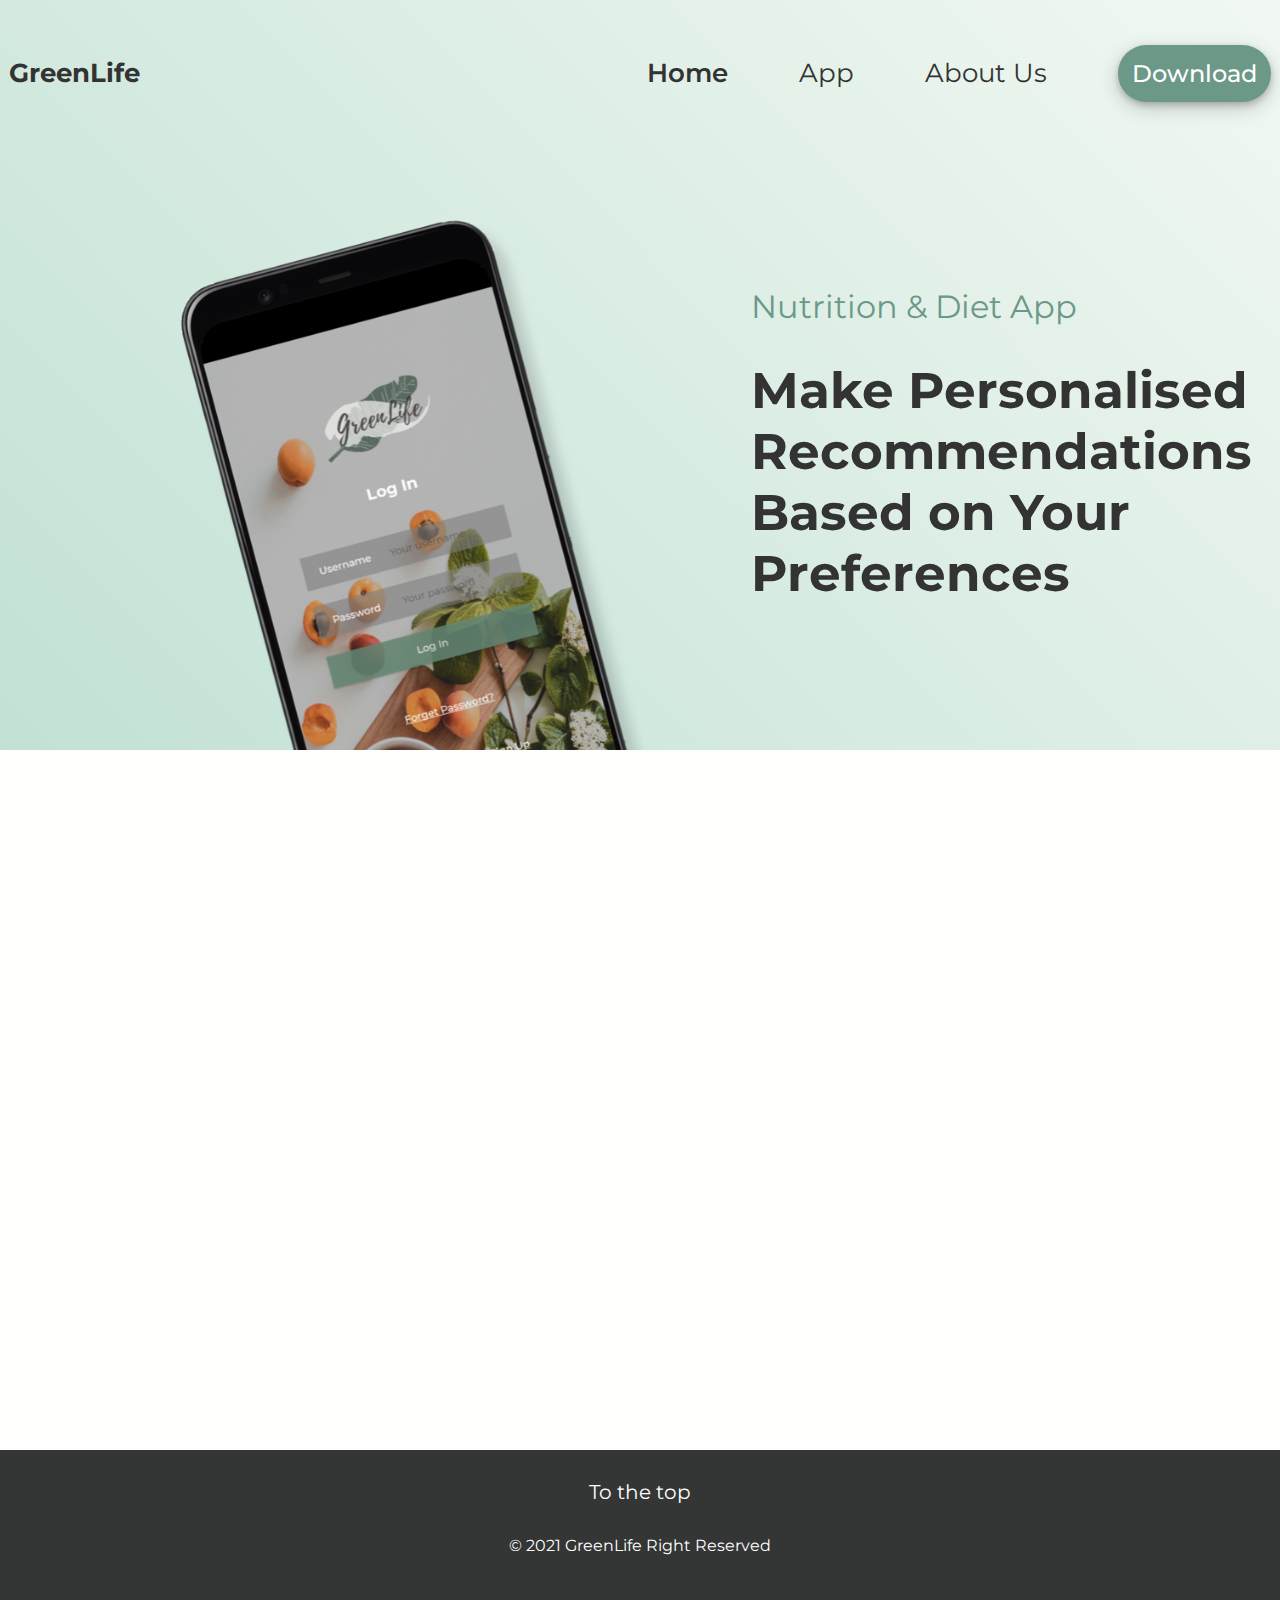
==== index.html @ e71072dd "update" ====
<!DOCTYPE html>
<html lang="en">

<head>
    <meta charset="UTF-8">
    <meta http-equiv="X-UA-Compatible" content="IE=edge">
    <meta name="viewport" content="width=device-width, initial-scale=1.0">
    <title>GreenLife - Home</title>
    <link rel="preconnect" href="https://fonts.googleapis.com"> 
    <link rel="preconnect" href="https://fonts.gstatic.com" crossorigin> 
    <link href="https://fonts.googleapis.com/css2?family=Montserrat:wght@300;400;500;600;700&display=swap" rel="stylesheet">
    <link rel="stylesheet" href="style.css">
</head>

<body>
    <div id="topSection">
        <nav name="top" class="topNav">
            <span id="productName">GreenLife</span>
            <span id="navTitle1" class="navTitles"><a href="index.html">Home</a></span>
            <span class="navTitles"><a href="#">App</a></span>
            <span class="navTitles"><a href="aboutus.html">About Us</a></span>
            <button id="download" class="navTitles" type="button" onclick="window.location.href='download.html'">Download</button>
        </nav>
        <div>
            <img id="headerImg" src="Image/img1.png" alt="">
            <div id="titleSection">
                <p class="subTitle">Nutrition & Diet App</p>
                <p class="mainTitle">
                    Make Personalised<br/>
                    Recommendations<br/>
                    Based on Your Preferences
                </p>
            </div>     
        </div>
    </div>
    <div class="bodySection"></div>
    <div class="footer">
        <div><a class="goTop" href="#top">To the top</a></div>
        <p>&copy; 2021 GreenLife Right Reserved</p>
    </div>
</body>

</html>
---- style.css ----
*,
*:before,
*:after {
    margin: 0;
    padding: 0;
    box-sizing: border-box;
    -moz-box-sizing: border-box;
    -webkit-box-sizing: border-box;
}

body {
    font-family: 'Montserrat';
}

a {
    text-decoration: none;
    color: #333333;
}

a:hover {
    color: #6B9887;
}

#topSection {
    height: 750px;
    width: 100%;
    background: #C2E1D4;
    background: -webkit-linear-gradient(-135deg, #F1F8F2, #C2E1D4);
    background: linear-gradient(-135deg,#F1F8F2, #C2E1D4);
    overflow: hidden;
}

.otherTopSection {
    width: 100%;
    height: 360px;
    background: #C2E1D4;
    background: -webkit-linear-gradient(-135deg, #F1F8F2, #C2E1D4);
    background: linear-gradient(-135deg,#F1F8F2, #C2E1D4);
    text-align: center;
}

.topNav {
    font-size: 26px;
    padding-top: 45px;
    width: 100%;
    color: #333333;
    margin: 0 auto;
    display: inline-block;
    text-align: center;
}

#productName {
    font-weight: 700;
}

#headerImg {
    padding-left: 10%;
    padding-top: 35px;
    float: left;
    transform:scale(0.85);
    -ms-transform:scale(0.85);
    -webkit-transform:scale(0.85);
    -o-transform:scale(0.85);
    -moz-transform:scale(0.85);
}

#titleSection {
    padding-top: 185px;
    padding-left: 51%;
}

.subTitle {
    font-weight: 400;
    font-size: 32px;
    color: #6B9887;
    padding-bottom: 34px ;
}

.mainTitle {
    font-weight: 700;
    font-size: 50px;
    color: #333333;
}

.pageTitle {
    font-weight: 600;
    font-size: 46px;
    padding-top: 75px;
    padding-bottom: 45px;
    text-align: center;
}

.pageSubtitle {
    font-weight: 400;
    font-size: 28px;
    color: #6B9887;
    /*border-color: #6B9887;
    border-width: 0 0 3px 0;
    border-style: solid;*/
}

#navTitle1 {
    padding-left: 39%;
    font-weight: 600;
}

#othernavTitle1 {
    padding-left: 39%;
}

#highlight {
    font-weight: 600;
}

.navTitles {
    padding-right: 5%;
}

#download {
    background-color: #6B9887;
    color: #ffffff;
    border: none;
    border-radius: 40px;
    font-size: 24px;
    text-align: center;
    text-decoration: none;
    font-family: 'Montserrat';
    padding: 14px;
    font-weight: 500;
    box-shadow: 0 3px 6px 0 rgba(0, 0, 0, 0.2), 0 6px 20px 0 rgba(0, 0, 0, 0.19);
}

#otherdownload {
    background-color: #6B9887;
    color: #ffffff;
    border: none;
    border-radius: 40px;
    text-align: center;
    text-decoration: none;
    font-family: 'Montserrat';
    font-weight: 500;
    box-shadow: 0 3px 6px 0 rgba(0, 0, 0, 0.2), 0 6px 20px 0 rgba(0, 0, 0, 0.19);
    font-size: 22px;
    padding: 10px;
}

#download:hover {
    background-color: #558D77;
}

.bodySection {
    width: 100%;
    height: 700px;
    background-color: #FEFFFC;
}

.otherBody {
    width: 100%;
    background-color: #FEFFFC;
}

#aboutusBody {
    height: 1000px;
    text-align: center;
}

.greating {
    font-size: 36px;
    font-weight: 700;
    padding-top: 50px;
    padding-left: 2%;
    padding-bottom: 50px;
}

.firstRow {
    height: 300px;
    font-size: 20px;
    display: flex;            
    display: -webkit-flex;            
    justify-content: center;            
    align-items: center; 
    padding-bottom: 45px;
}

.member1 {
    height: 100%;
    width: 23%;
    float: left;
    margin-right: 2%;
}

.member3 {
    height: 100%;
    width: 23%;
    float: left;
    margin-right: 2%;
}

.SecondRow {
    height: 300px;
    font-size: 20px;
    display: flex;            
    display: -webkit-flex;            
    justify-content: center;            
    align-items: center; 
    padding-top: 45px;
    padding-bottom: 45px;
}

.member4 {
    height: 100%;
    width: 23%;
    float: left;
    margin-right: 2%;
}

.member5 {
    height: 100%;
    width: 23%;
    float: left;
    margin-right: 2%;
}

.firstRow img {
    height: 200px;
    width: 200px;
}

.SecondRow img {
    height: 200px;
    width: 200px;
}

.memberName {
    color: #6B9887;
    font-size: 24px;
    font-weight: 500;
}

.footer {
    height: 150px;
    width: 100%;
    background-color: #333635;
    color: #ffffff;
    text-align: center;
}

.goTop {
    z-index: 99;
    color: #ffffff;
    font-size: 20px;
}

div .goTop {
    display: flex;
    align-items: center;
    justify-content: center;
    padding-top: 30px;
    padding-bottom: 32px;
}

.otherTopNav {
    width: 100%;
    height: 91px;
    color: #333333;
    font-size: 24px; 
    display: inline-block;
    text-align: center;
    line-height: 57px;
    padding-top: 16px;
    background: #C2E1D4;
    background: -webkit-linear-gradient(-135deg, #F1F8F2, #C2E1D4);
    background: linear-gradient(-135deg,#F1F8F2, #C2E1D4);          
}

.downloadBody {
    height: 750px;
    width: 100%;
    text-align: center;
}
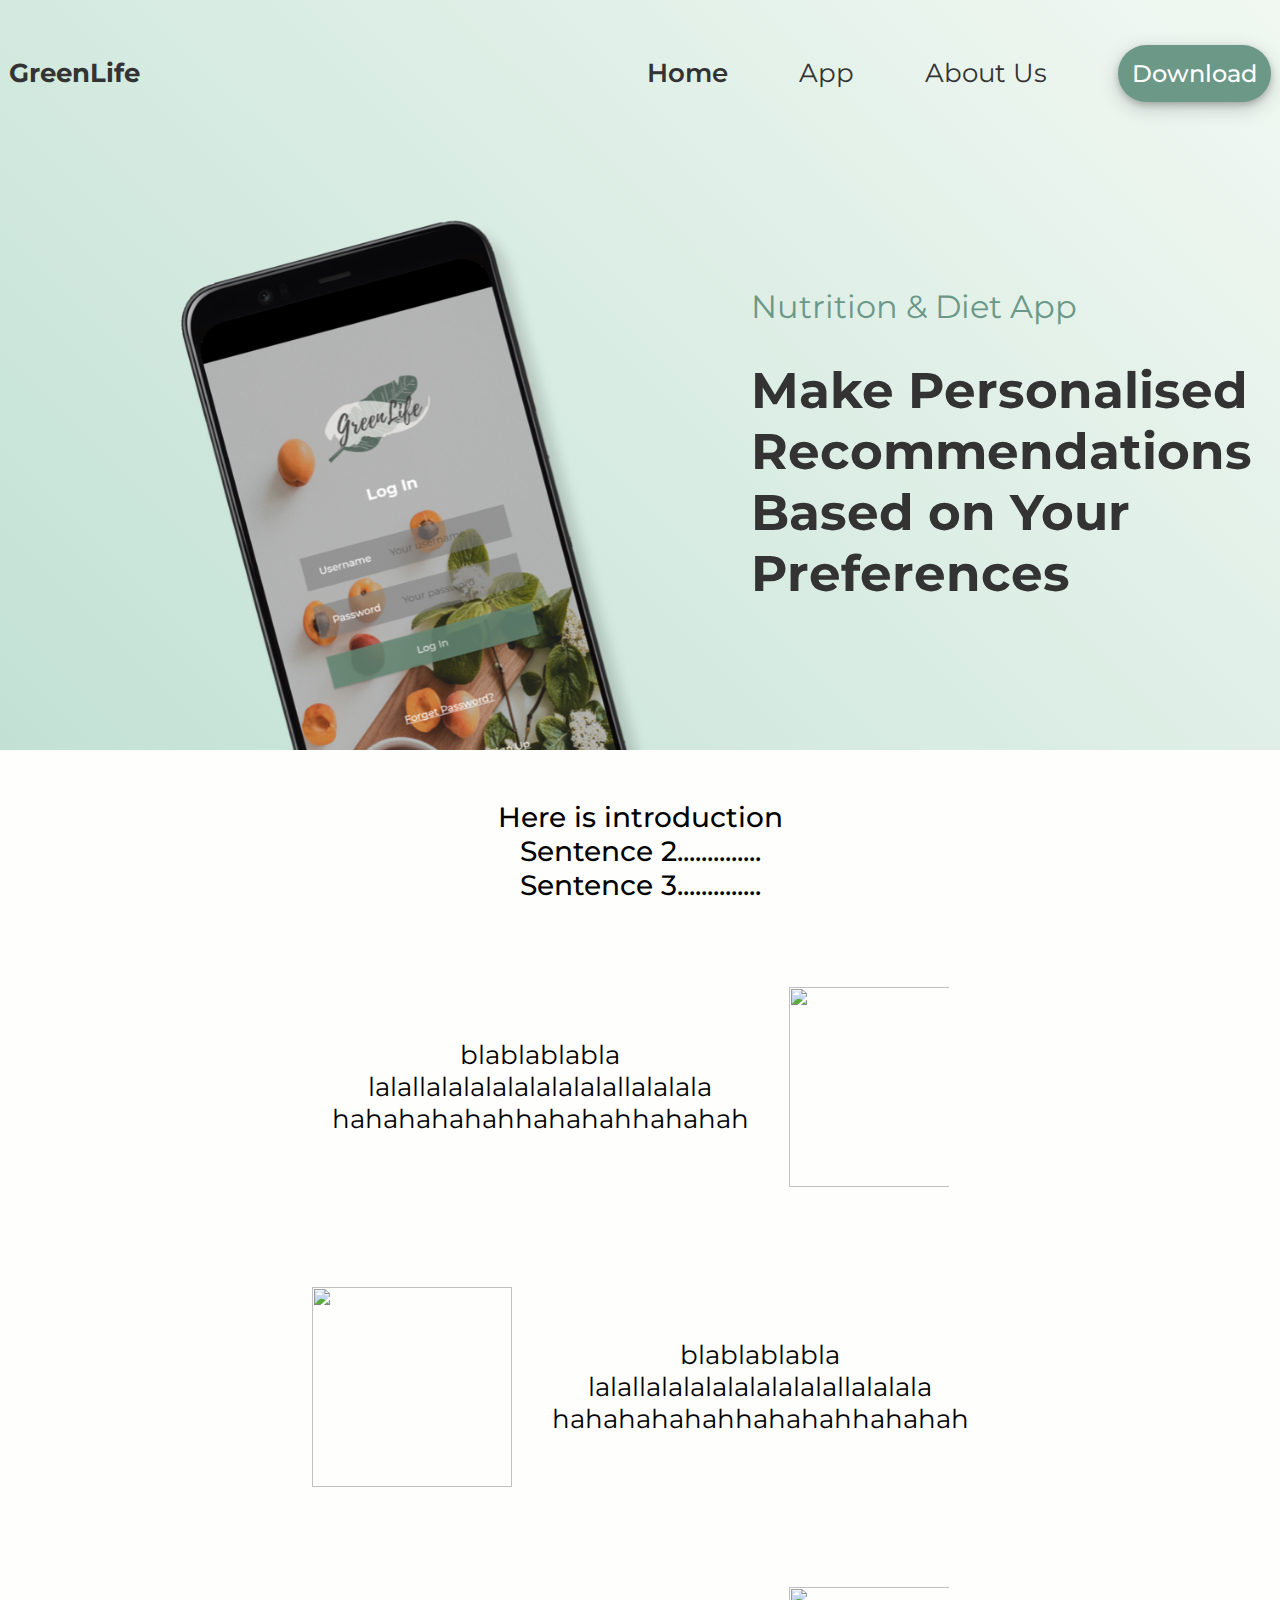
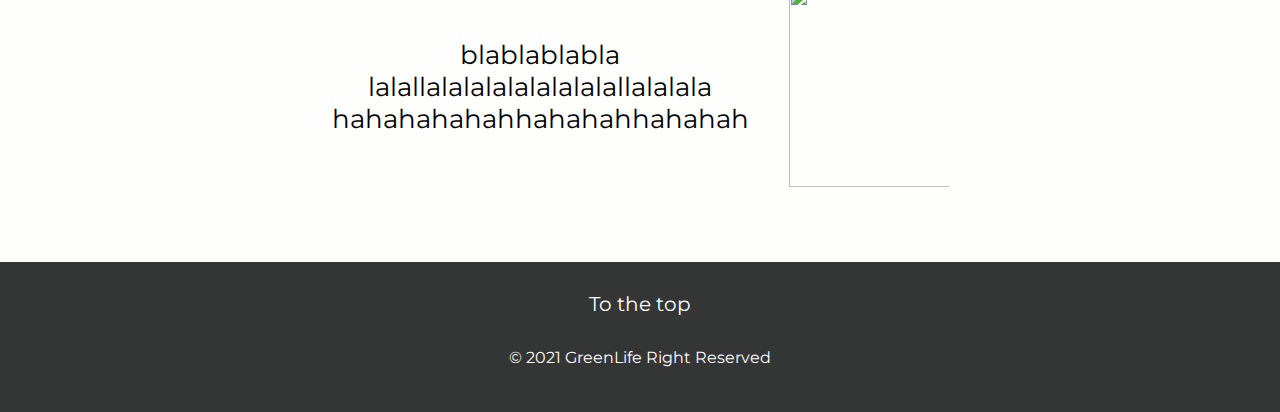
==== commit 32ae89fd: "update index" ====
--- a/index.html
+++ b/index.html
@@ -33,7 +33,37 @@
             </div>     
         </div>
     </div>
-    <div class="bodySection"></div>
+    <div class="bodySection">
+        <p class="homeIntro">
+            Here is introduction <br>
+            Sentence 2.............. <br>
+            Sentence 3..............
+        </p>
+        <div class="group1">
+            <p>
+                blablablabla <br>
+                lalallalalalalalalalalallalalala <br>
+                hahahahahahhahahahhahahah
+            </p>
+            <img src="" alt="">
+        </div>
+        <div class="group2">
+            <img src="" alt="">
+            <p>
+                blablablabla <br>
+                lalallalalalalalalalalallalalala <br>
+                hahahahahahhahahahhahahah
+            </p>
+        </div>
+        <div class="group3">
+            <p>
+                blablablabla <br>
+                lalallalalalalalalalalallalalala <br>
+                hahahahahahhahahahhahahah
+            </p>
+            <img src="" alt="">
+        </div>
+    </div>
     <div class="footer">
         <div><a class="goTop" href="#top">To the top</a></div>
         <p>&copy; 2021 GreenLife Right Reserved</p>
--- a/style.css
+++ b/style.css
@@ -150,8 +150,9 @@
 
 .bodySection {
     width: 100%;
-    height: 700px;
+    height: auto;
     background-color: #FEFFFC;
+    text-align: center;
 }
 
 .otherBody {
@@ -168,8 +169,59 @@
     font-size: 36px;
     font-weight: 700;
     padding-top: 50px;
-    padding-left: 2%;
     padding-bottom: 50px;
+}
+
+.homeIntro {
+    font-size: 28px;
+    font-weight: 500;
+    padding-top: 50px;
+    padding-bottom: 60px;
+}
+
+.group1 {
+    height: 300px;
+    display: flex;            
+    display: -webkit-flex;            
+    justify-content: center;            
+    align-items: center; 
+    padding-bottom: 50px;
+    font-size: 26px;
+    font-weight: 400;
+}
+
+.group1 img {
+    padding-left: 40px;
+}
+
+.group2 {
+    height: 300px;
+    display: flex;            
+    display: -webkit-flex;            
+    justify-content: center;            
+    align-items: center; 
+    padding-bottom: 50px;
+    font-size: 26px;
+    font-weight: 400;
+}
+
+.group2 p {
+    padding-left: 40px;
+}
+
+.group3 {
+    height: 300px;
+    display: flex;            
+    display: -webkit-flex;            
+    justify-content: center;            
+    align-items: center; 
+    padding-bottom: 50px;
+    font-size: 26px;
+    font-weight: 400;
+}
+
+.group3 img {
+    padding-left: 40px;
 }
 
 .firstRow {
@@ -227,6 +279,11 @@
 }
 
 .SecondRow img {
+    height: 200px;
+    width: 200px;
+}
+
+.bodySection img {
     height: 200px;
     width: 200px;
 }
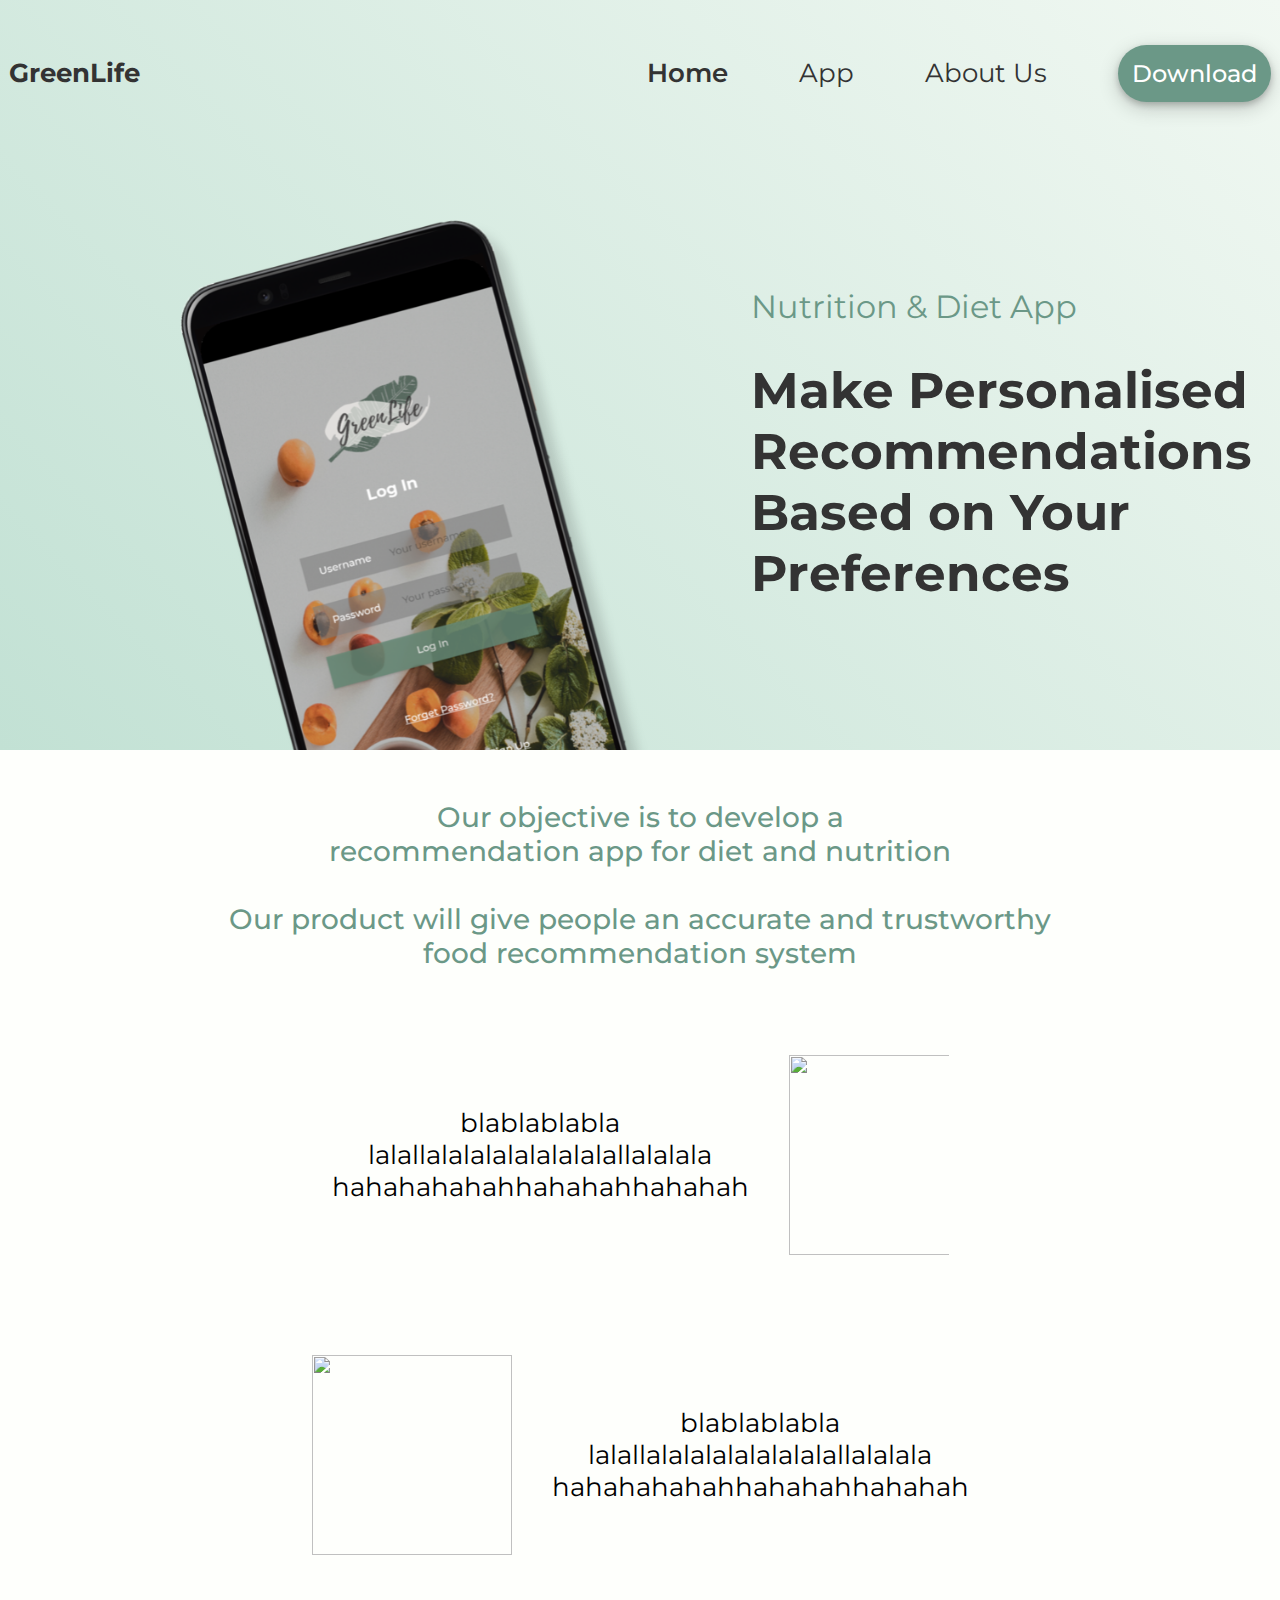
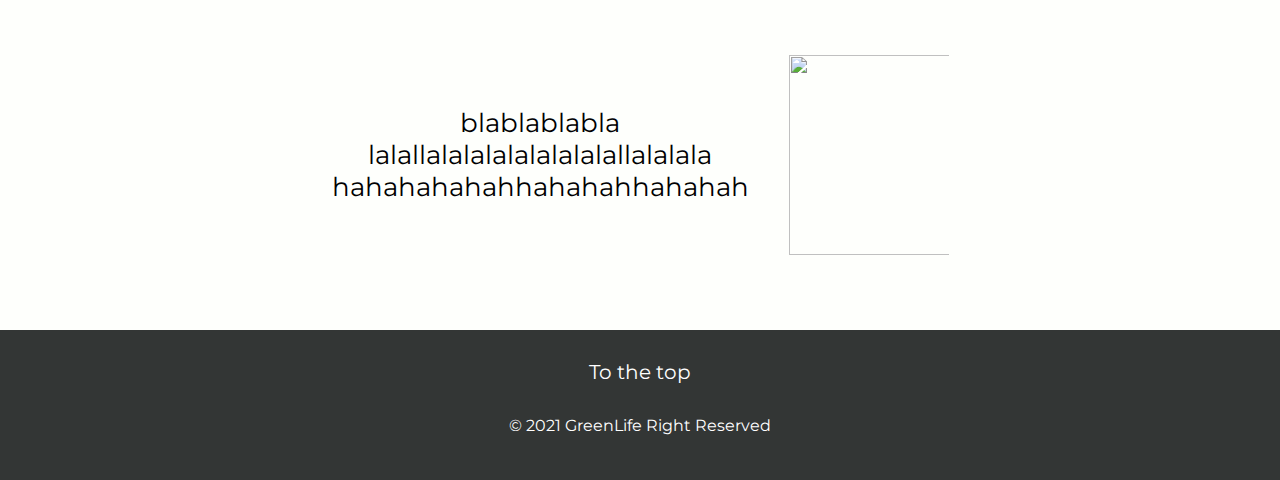
==== commit d1ee7dc1: "add content" ====
--- a/index.html
+++ b/index.html
@@ -17,7 +17,7 @@
         <nav name="top" class="topNav">
             <span id="productName">GreenLife</span>
             <span id="navTitle1" class="navTitles"><a href="index.html">Home</a></span>
-            <span class="navTitles"><a href="#">App</a></span>
+            <span class="navTitles"><a href="app.html">App</a></span>
             <span class="navTitles"><a href="aboutus.html">About Us</a></span>
             <button id="download" class="navTitles" type="button" onclick="window.location.href='download.html'">Download</button>
         </nav>
@@ -35,10 +35,12 @@
     </div>
     <div class="bodySection">
         <p class="homeIntro">
-            Here is introduction <br>
-            Sentence 2.............. <br>
-            Sentence 3..............
+            Our objective is to develop a <br>
+            recommendation app for diet and nutrition <br><br>
+            Our product will give people an accurate and trustworthy <br> 
+            food recommendation system<br>
         </p>
+        <div class="homeBodySec">
         <div class="group1">
             <p>
                 blablablabla <br>
@@ -68,6 +70,7 @@
         <div><a class="goTop" href="#top">To the top</a></div>
         <p>&copy; 2021 GreenLife Right Reserved</p>
     </div>
+    </div>
 </body>
 
 </html>--- a/style.css
+++ b/style.css
@@ -94,9 +94,6 @@
     font-weight: 400;
     font-size: 28px;
     color: #6B9887;
-    /*border-color: #6B9887;
-    border-width: 0 0 3px 0;
-    border-style: solid;*/
 }
 
 #navTitle1 {
@@ -158,10 +155,13 @@
 .otherBody {
     width: 100%;
     background-color: #FEFFFC;
+    height: auto;
+    text-align: center;
+    padding-bottom: 70px;
 }
 
 #aboutusBody {
-    height: 1000px;
+    height: auto;
     text-align: center;
 }
 
@@ -169,7 +169,7 @@
     font-size: 36px;
     font-weight: 700;
     padding-top: 50px;
-    padding-bottom: 50px;
+    padding-bottom: 40px;
 }
 
 .homeIntro {
@@ -177,6 +177,7 @@
     font-weight: 500;
     padding-top: 50px;
     padding-bottom: 60px;
+    color: #6B9887;
 }
 
 .group1 {
@@ -245,7 +246,6 @@
     height: 100%;
     width: 23%;
     float: left;
-    margin-right: 2%;
 }
 
 .SecondRow {
@@ -270,7 +270,6 @@
     height: 100%;
     width: 23%;
     float: left;
-    margin-right: 2%;
 }
 
 .firstRow img {
@@ -292,6 +291,27 @@
     color: #6B9887;
     font-size: 24px;
     font-weight: 500;
+}
+
+.sponsorName {
+    color: #333333;
+    font-size: 24px;
+    font-weight: 500;
+    padding-bottom: 20px;
+}
+
+.ourSponsors {
+    color: #6B9887;
+    font-size: 30px;
+    font-weight: 700;
+    padding-bottom: 30px;
+}
+
+.versionTitle {
+    color: #6B9887;
+    font-size: 24px;
+    font-weight: 600;
+    padding-bottom: 10px;
 }
 
 .footer {
@@ -316,22 +336,56 @@
     padding-bottom: 32px;
 }
 
-.otherTopNav {
-    width: 100%;
-    height: 91px;
-    color: #333333;
-    font-size: 24px; 
-    display: inline-block;
-    text-align: center;
-    line-height: 57px;
-    padding-top: 16px;
-    background: #C2E1D4;
-    background: -webkit-linear-gradient(-135deg, #F1F8F2, #C2E1D4);
-    background: linear-gradient(-135deg,#F1F8F2, #C2E1D4);          
-}
-
-.downloadBody {
-    height: 750px;
-    width: 100%;
-    text-align: center;
+.ourTeam {
+    font-size: 24px;
+    color: #6B9887;
+    font-weight: 400;
+    padding-bottom: 50px;
+}
+
+.ver img {
+    width: 200px;
+    height: 200px;
+}
+
+.ver {
+    font-size: 18px;
+    font-weight: 500;
+    padding-top: 25px;
+}
+
+#downloadicon1, #downloadicon2 {
+    width: 22px;
+    height: 22px;
+    padding-right: 5px;
+    display: inline;
+}
+
+#downloadBody {
+    display: flex;            
+    display: -webkit-flex;            
+    justify-content: center;            
+    align-items: center;
+}
+
+#an {
+    float: left;
+    margin-right: 7%;
+}
+
+#downloadIntro {
+    display: block;
+    width: 100%;
+    padding-top: 55px;
+    color: #333333;
+    font-weight: 600;
+}
+
+.sponsorSec{
+    width: 100%;
+    margin-top: 70px;
+    background-image: url("Image/wave.svg");
+    height: 300px;
+    text-align: center;
+    background-size: cover;
 }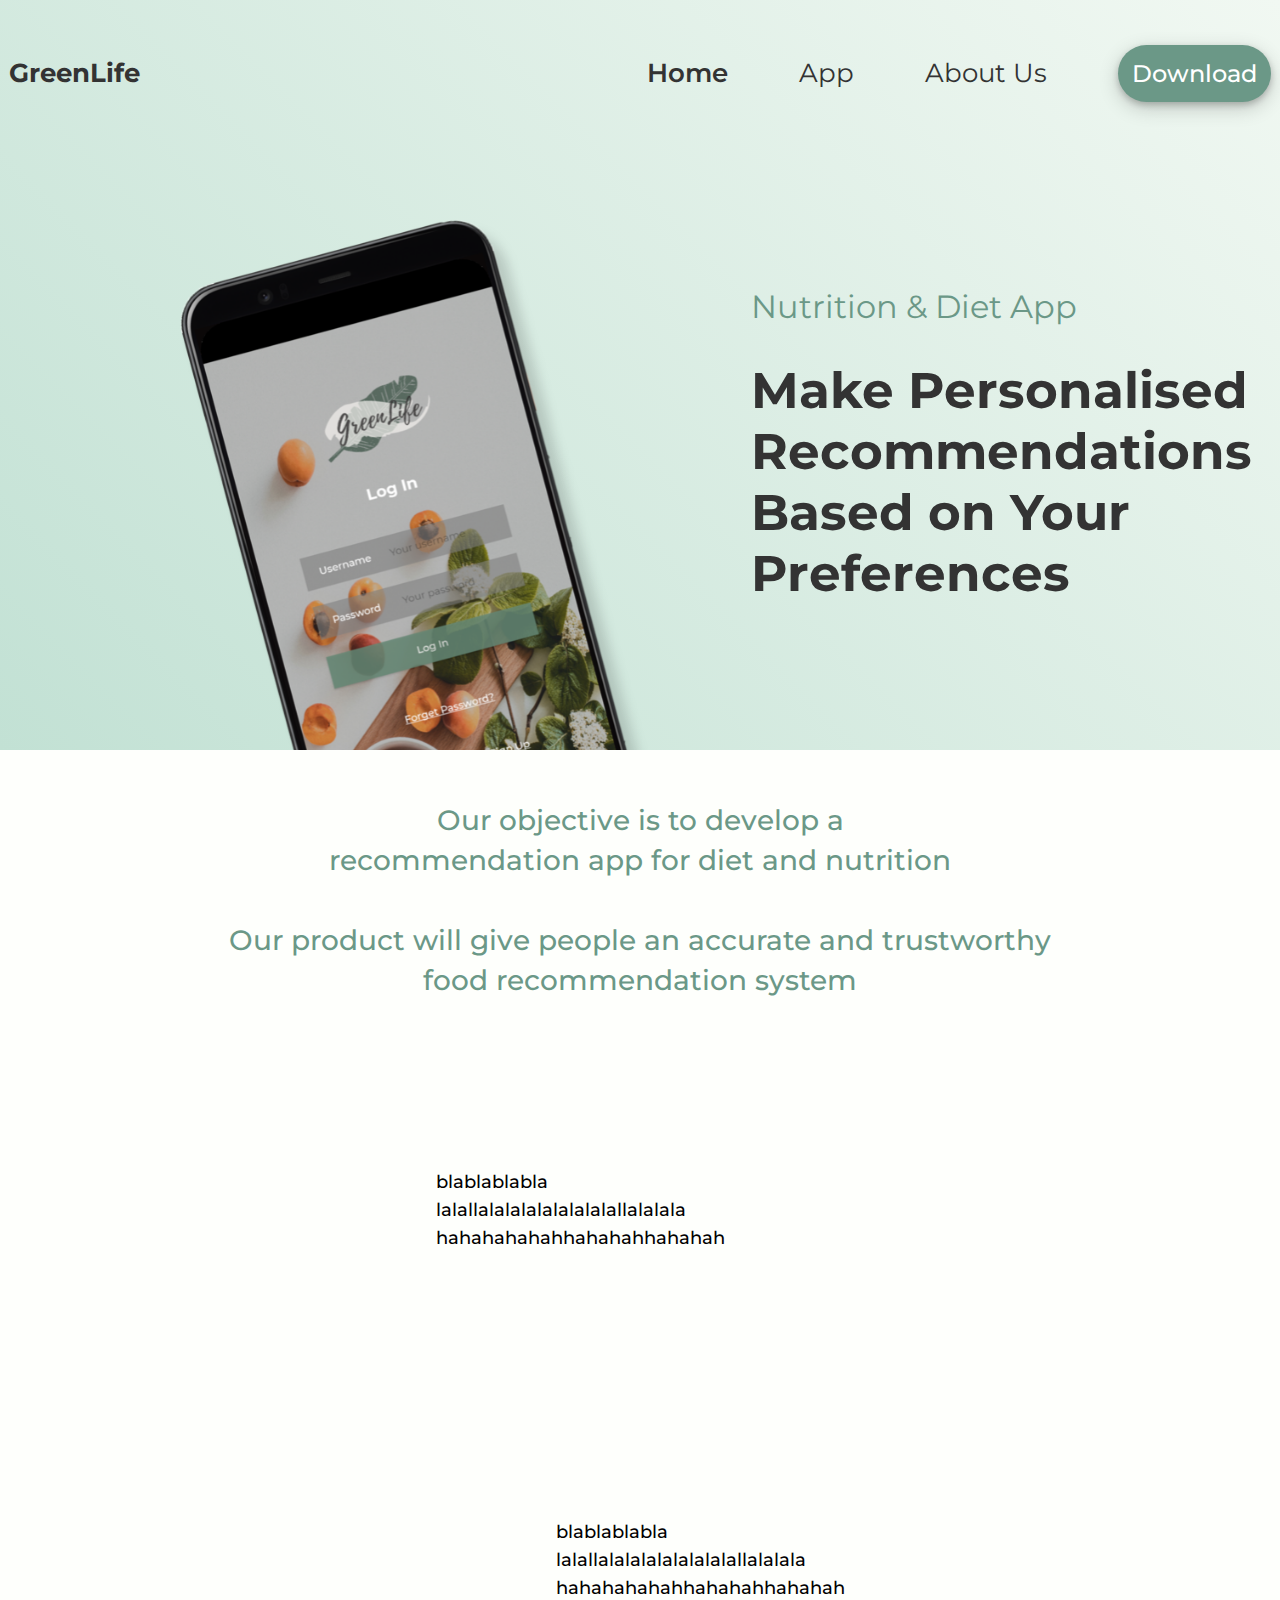
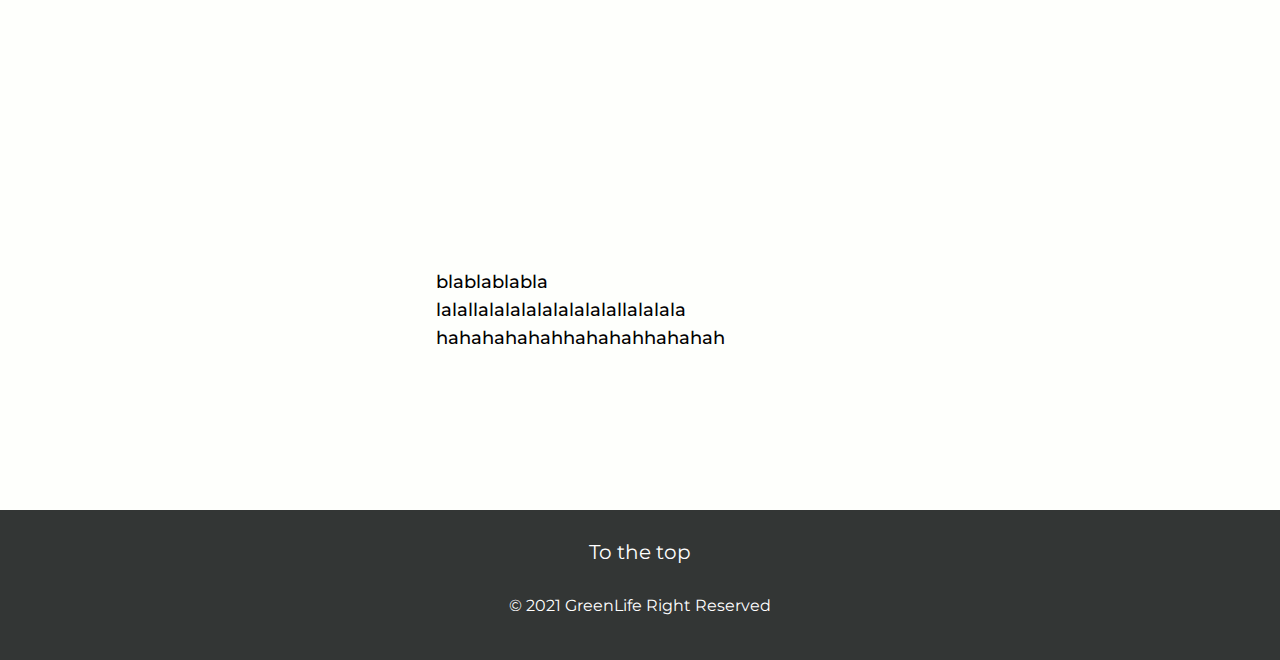
==== commit cc81d689: "update app" ====
--- a/index.html
+++ b/index.html
@@ -40,7 +40,6 @@
             Our product will give people an accurate and trustworthy <br> 
             food recommendation system<br>
         </p>
-        <div class="homeBodySec">
         <div class="group1">
             <p>
                 blablablabla <br>
@@ -57,7 +56,7 @@
                 hahahahahahhahahahhahahah
             </p>
         </div>
-        <div class="group3">
+        <div class="group1">
             <p>
                 blablablabla <br>
                 lalallalalalalalalalalallalalala <br>
@@ -70,7 +69,6 @@
         <div><a class="goTop" href="#top">To the top</a></div>
         <p>&copy; 2021 GreenLife Right Reserved</p>
     </div>
-    </div>
 </body>
 
 </html>--- a/style.css
+++ b/style.css
@@ -178,51 +178,39 @@
     padding-top: 50px;
     padding-bottom: 60px;
     color: #6B9887;
-}
-
-.group1 {
-    height: 300px;
+    line-height: 40px;
+}
+
+.group1, .group2 {
+    height: 350px;
     display: flex;            
     display: -webkit-flex;            
     justify-content: center;            
     align-items: center; 
     padding-bottom: 50px;
-    font-size: 26px;
-    font-weight: 400;
+    font-size: 18px;
+    font-weight: 500;
+    text-align: left;
+    line-height: 28px;
+}
+
+.bodySection span {
+    font-size: 24px;
+    color: #6B9887;
+    line-height: 30px;
+    font-weight: 600;
+    padding-bottom: 20px;
 }
 
 .group1 img {
-    padding-left: 40px;
-}
-
-.group2 {
-    height: 300px;
-    display: flex;            
-    display: -webkit-flex;            
-    justify-content: center;            
-    align-items: center; 
-    padding-bottom: 50px;
-    font-size: 26px;
-    font-weight: 400;
-}
+    margin-left: 120px;
+    height: 100%;
+}
+
+
 
 .group2 p {
-    padding-left: 40px;
-}
-
-.group3 {
-    height: 300px;
-    display: flex;            
-    display: -webkit-flex;            
-    justify-content: center;            
-    align-items: center; 
-    padding-bottom: 50px;
-    font-size: 26px;
-    font-weight: 400;
-}
-
-.group3 img {
-    padding-left: 40px;
+    margin-left: 120px;
 }
 
 .firstRow {
@@ -283,8 +271,7 @@
 }
 
 .bodySection img {
-    height: 200px;
-    width: 200px;
+    height: 250px;
 }
 
 .memberName {
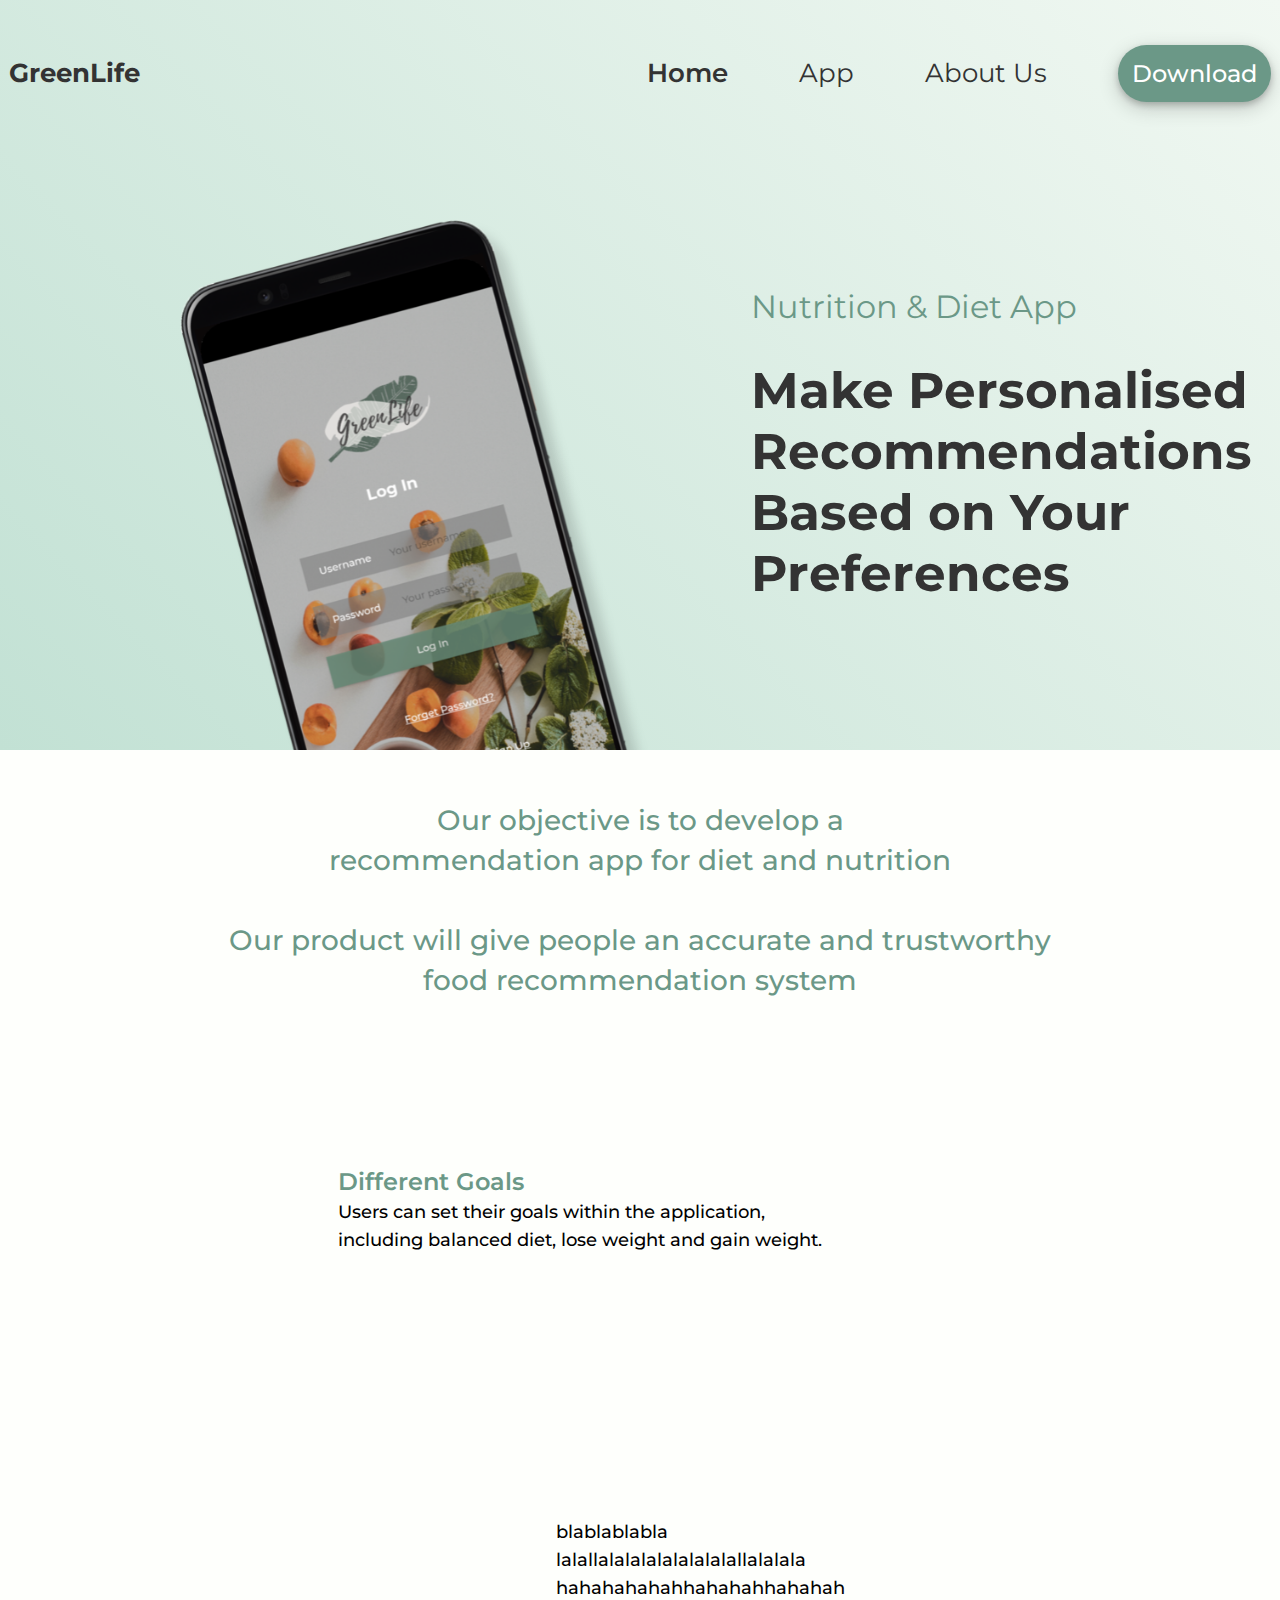
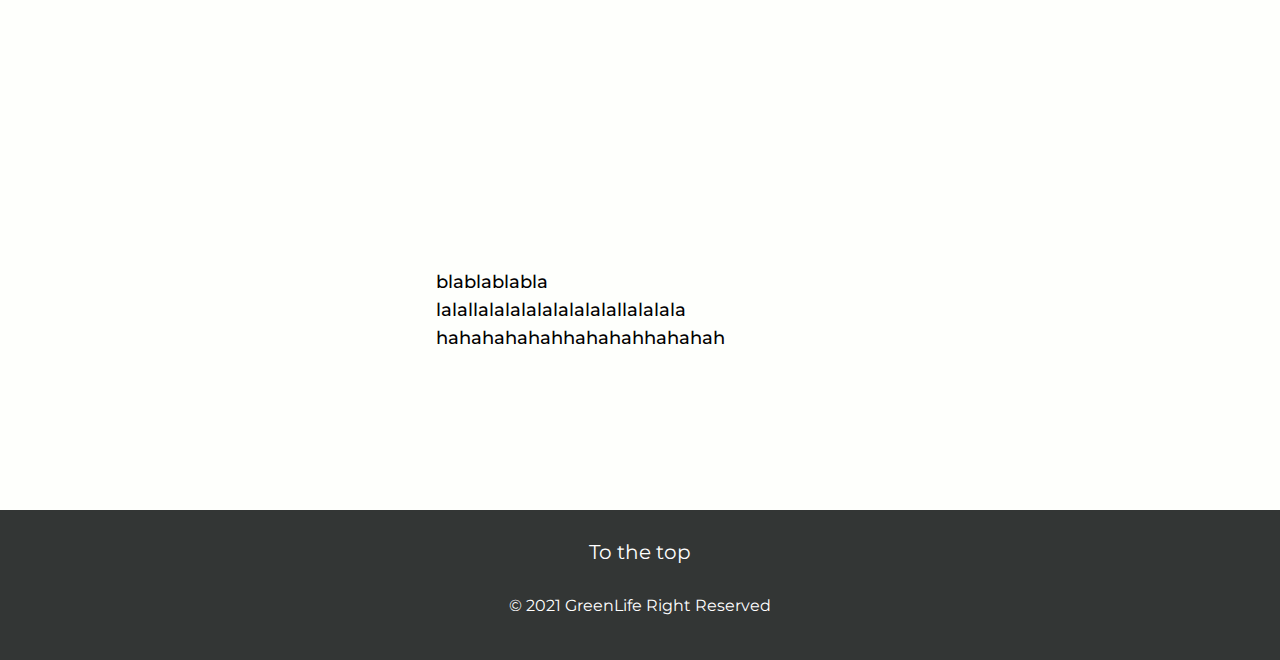
==== commit 9609eeac: "update" ====
--- a/index.html
+++ b/index.html
@@ -42,11 +42,11 @@
         </p>
         <div class="group1">
             <p>
-                blablablabla <br>
-                lalallalalalalalalalalallalalala <br>
-                hahahahahahhahahahhahahah
+                <span>Different Goals</span><br>
+                Users can set their goals within the application, <br>
+                including balanced diet, lose weight and gain weight.
             </p>
-            <img src="" alt="">
+            <img src="Image/goal.png" alt="">
         </div>
         <div class="group2">
             <img src="" alt="">
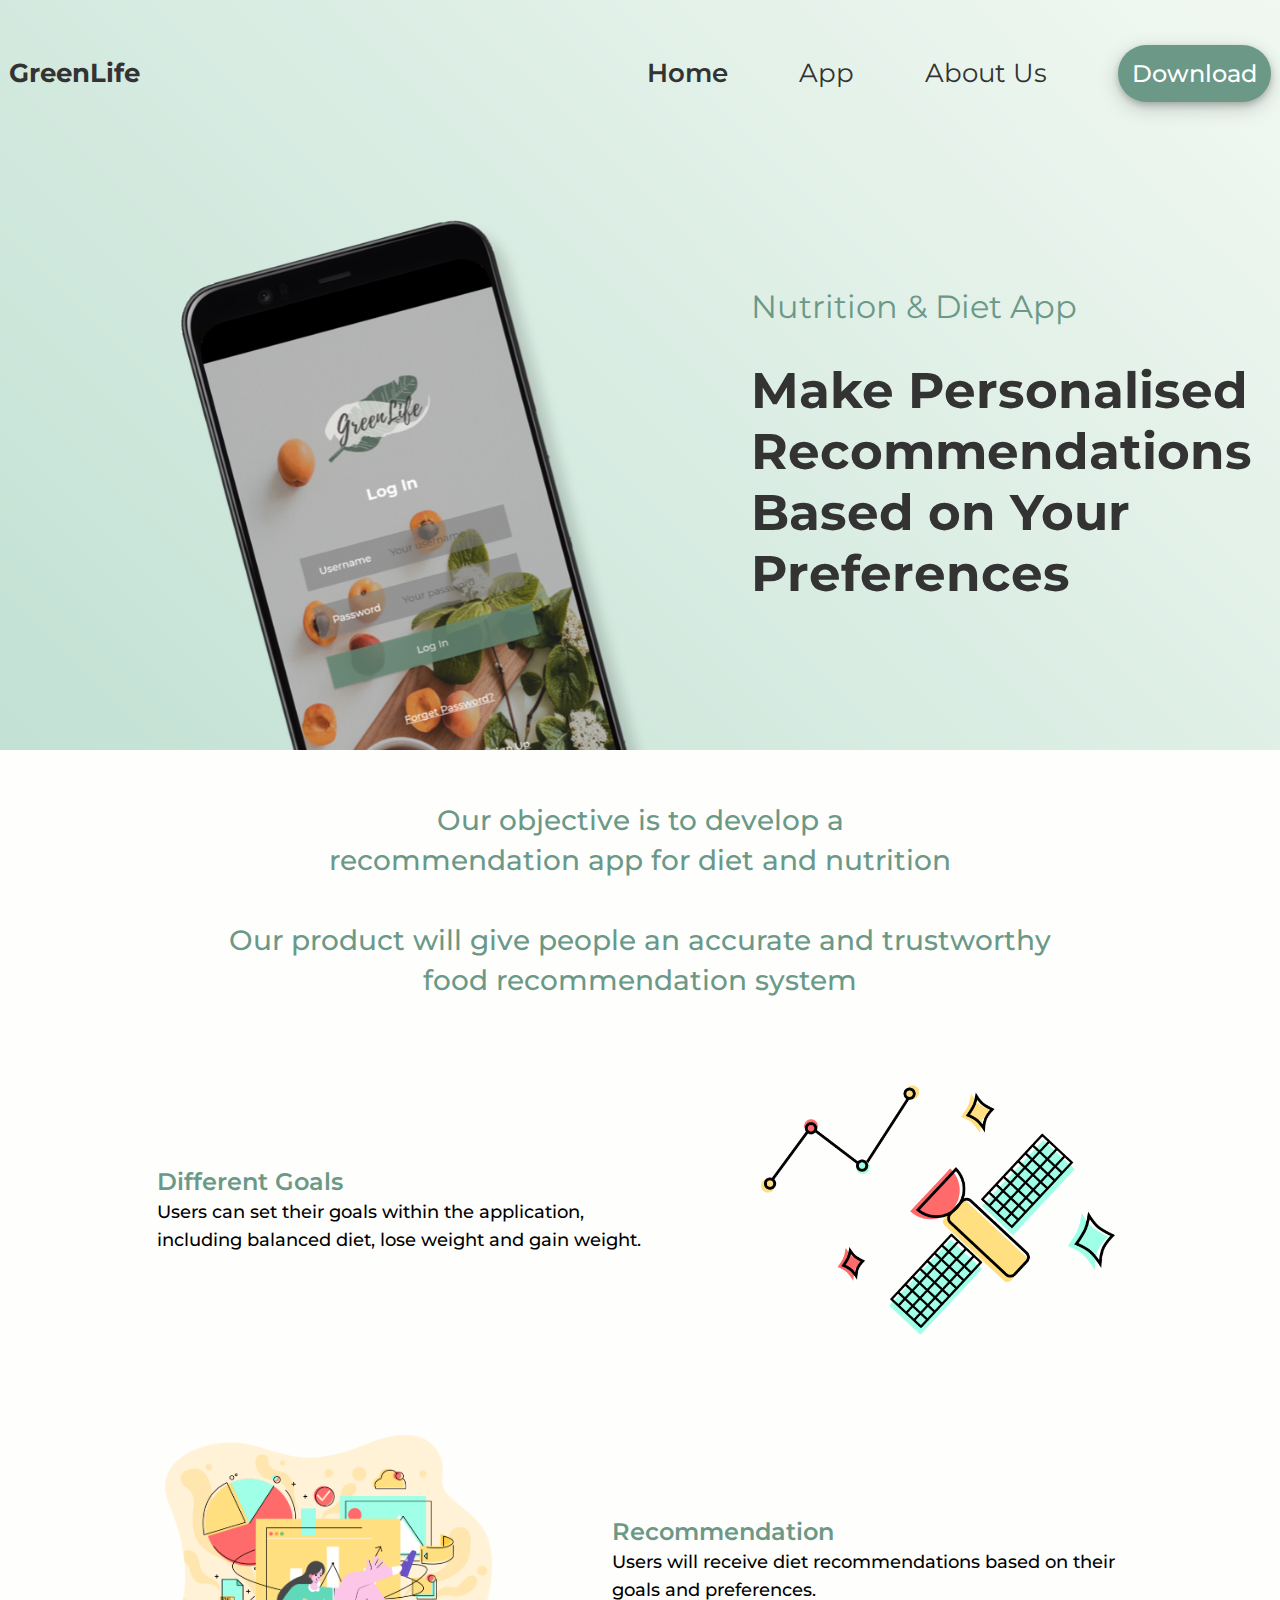
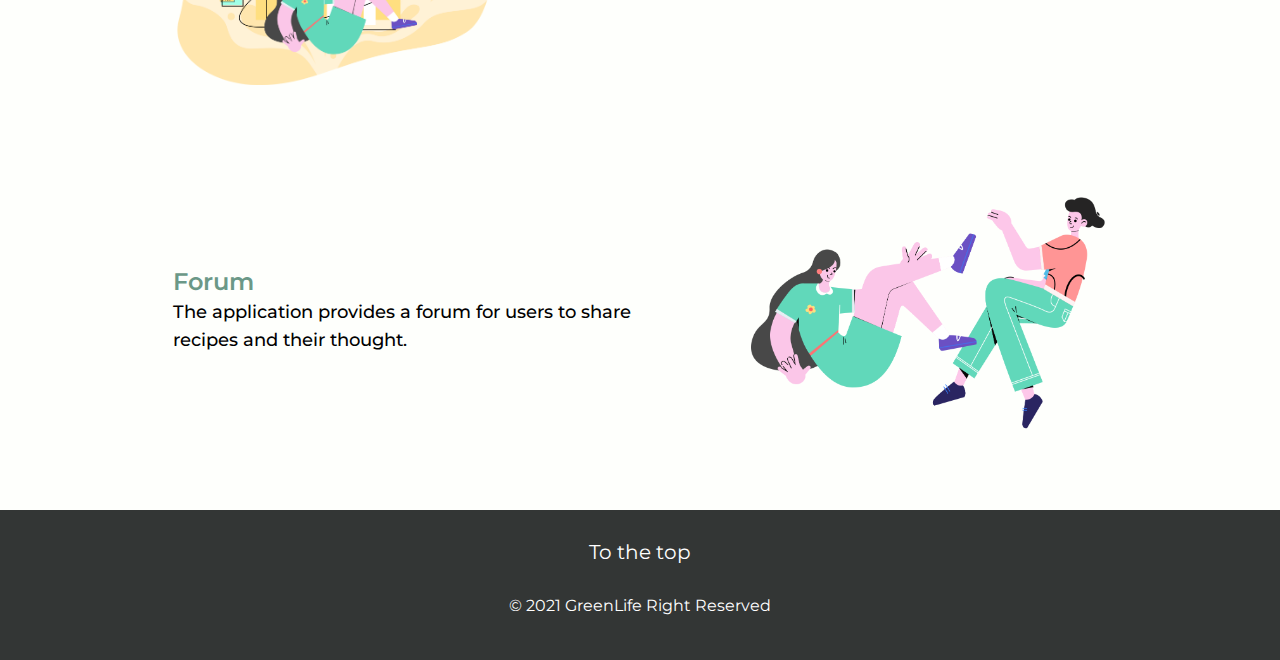
==== commit 7d6c462a: "Update content" ====
--- a/index.html
+++ b/index.html
@@ -48,21 +48,24 @@
             </p>
             <img src="Image/goal.png" alt="">
         </div>
+       
         <div class="group2">
-            <img src="" alt="">
+            <img src="Image/recommendation.png" alt="">
             <p>
-                blablablabla <br>
-                lalallalalalalalalalalallalalala <br>
-                hahahahahahhahahahhahahah
+                <span>Recommendation</span><br>
+                Users will receive diet recommendations based on their <br>
+                goals and preferences.
             </p>
+            
         </div>
         <div class="group1">
             <p>
-                blablablabla <br>
-                lalallalalalalalalalalallalalala <br>
-                hahahahahahhahahahhahahah
+                <span>Forum</span><br>
+                The application provides a forum for users to share <br>
+                recipes and their thought.
+                 
             </p>
-            <img src="" alt="">
+            <img src="Image/forum.png" alt="">
         </div>
     </div>
     <div class="footer">
